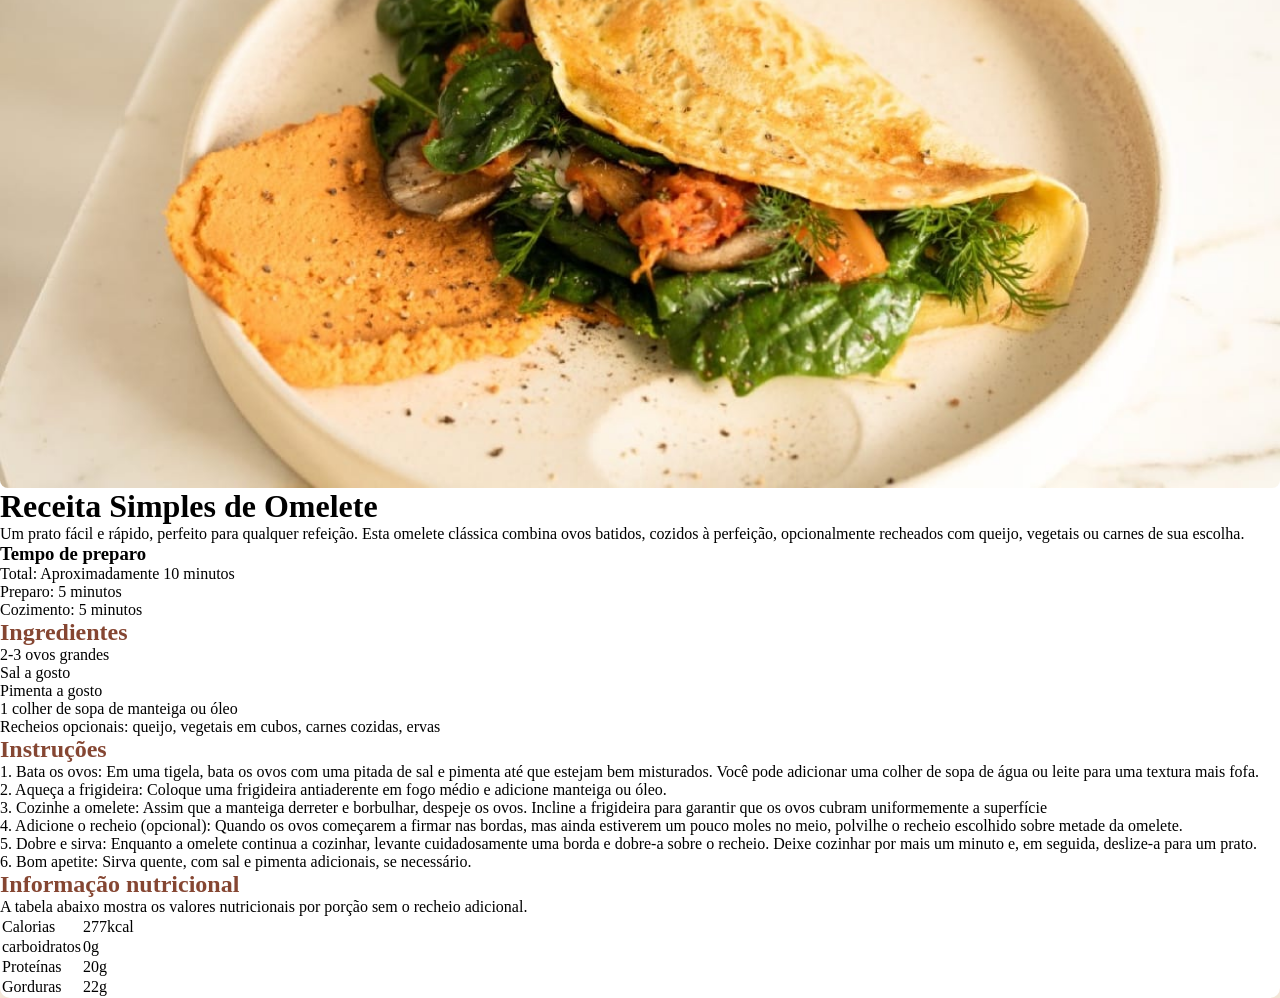
==== index.html @ 5935e913 "" ====
<!DOCTYPE html>
<html lang="pt-bt">
<head>
    <meta charset="UTF-8">
    <meta name="viewport" content="width=device-width, initial-scale=1.0">
    <title>Recipe page</title>
    <link rel="shortcut icon" href="imagens/favicon-32x32.png" type="image/x-icon">
    <link rel="stylesheet" href="estilo/style.css">
</head>
<body class="pai" >
    <main class="filho">
        <div class="image">
        <img src="imagens/image-omelette.jpeg" alt="omelete">

        </div>
        <div class="apresentacao">
        <h1>Receita Simples de Omelete</h1>
        

        <p>Um prato fácil e rápido, perfeito para qualquer refeição. Esta omelete clássica combina ovos batidos, cozidos à perfeição, opcionalmente recheados com queijo, vegetais ou carnes de sua escolha.</p>
        </div>

        <div class="tempo">
        <h3>Tempo de preparo</h2>

        <ul>
            <li>Total: Aproximadamente 10 minutos</li>
            <li>Preparo: 5 minutos </li>
            <li>Cozimento: 5 minutos</li>
        </ul>

        </div>
        <div class="igrediente">
        <h2>Ingredientes</h2>

        <ul>
            <li>2-3 ovos grandes</li>
            <li>Sal a gosto</li>
            <li>Pimenta a gosto</li>
            <li>1 colher de sopa de manteiga ou óleo</li>
            <li>Recheios opcionais: queijo, vegetais em cubos, carnes cozidas, ervas</li>
       </ul>
       </div>

       <div class="instricao">

       <h2>Instruções</h2>

       <p>1. Bata os ovos: Em uma tigela, bata os ovos com uma pitada de sal e pimenta até que estejam bem misturados. Você pode adicionar uma colher de sopa de água ou leite para uma textura mais fofa.</p>

       <p>2. Aqueça a frigideira: Coloque uma frigideira antiaderente em fogo médio e adicione manteiga ou óleo.</p>

       <p>3. Cozinhe a omelete: Assim que a manteiga derreter e borbulhar, despeje os ovos. Incline a frigideira para garantir que os ovos cubram uniformemente a superfície</p>

       <p>4. Adicione o recheio (opcional): Quando os ovos começarem a firmar nas bordas, mas ainda estiverem um pouco moles no meio, polvilhe o recheio escolhido sobre metade da omelete.</p>

       <p>5. Dobre e sirva: Enquanto a omelete continua a cozinhar, levante cuidadosamente uma borda e dobre-a sobre o recheio. Deixe cozinhar por mais um minuto e, em seguida, deslize-a para um prato.</p>

       <p>6. Bom apetite: Sirva quente, com sal e pimenta adicionais, se necessário.</p>

       </div>
       <div class="nutricao">

       <h2>Informação nutricional</h2>

       <p>A tabela abaixo mostra os valores nutricionais por porção sem o recheio adicional.</p>
       
       <div class="tabela">
                 <table>
                    <tr>
                        <td>Calorias</td>
                        <td>277kcal</td>
                    </tr>
                    <tr>
                        <td>carboidratos</td>
                        <td>0g</td>
                    </tr>
                    <tr>
                        <td>Proteínas</td>
                        <td>20g</td>
                    </tr>
                    <tr>
                        <td>Gorduras</td>
                        <td>22g</td>
                    </tr> 
                </table>
            </div>
       </div>
    </main>
</body>
</html>
---- estilo/style.css ----
/* --- Colors --- */
:root {
  --white: hsl(0, 0%, 100%);
  
  --stone-100: hsl(30, 54%, 90%);
  --stone-150: hsl(30, 18%, 87%);
  --stone-600: hsl(30, 10%, 34%);
  --stone-900: hsl(24, 5%, 18%);
  
  --brown-800: hsl(14, 45%, 36%);
  
  --rose-800: hsl(332, 51%, 32%);
  --rose-50: hsl(330, 100%, 98%);
}
* {
    margin: 0px;
    padding: 0px;
    box-sizing: border-box;
}
.pai {
    background-color: var(--stone-100);
    height: 100vh;
    display: flex;
    justify-content: center;
    align-items: center;
    gap: 15px;
}
.filho {
    background-color: var(--white);
    border-radius: 10px;
    width: 100%;
}
h2 {
    color: var(--brown-800);
}
.image img {
    width: 100%;
    border-radius: 8px;
    display: block;
}
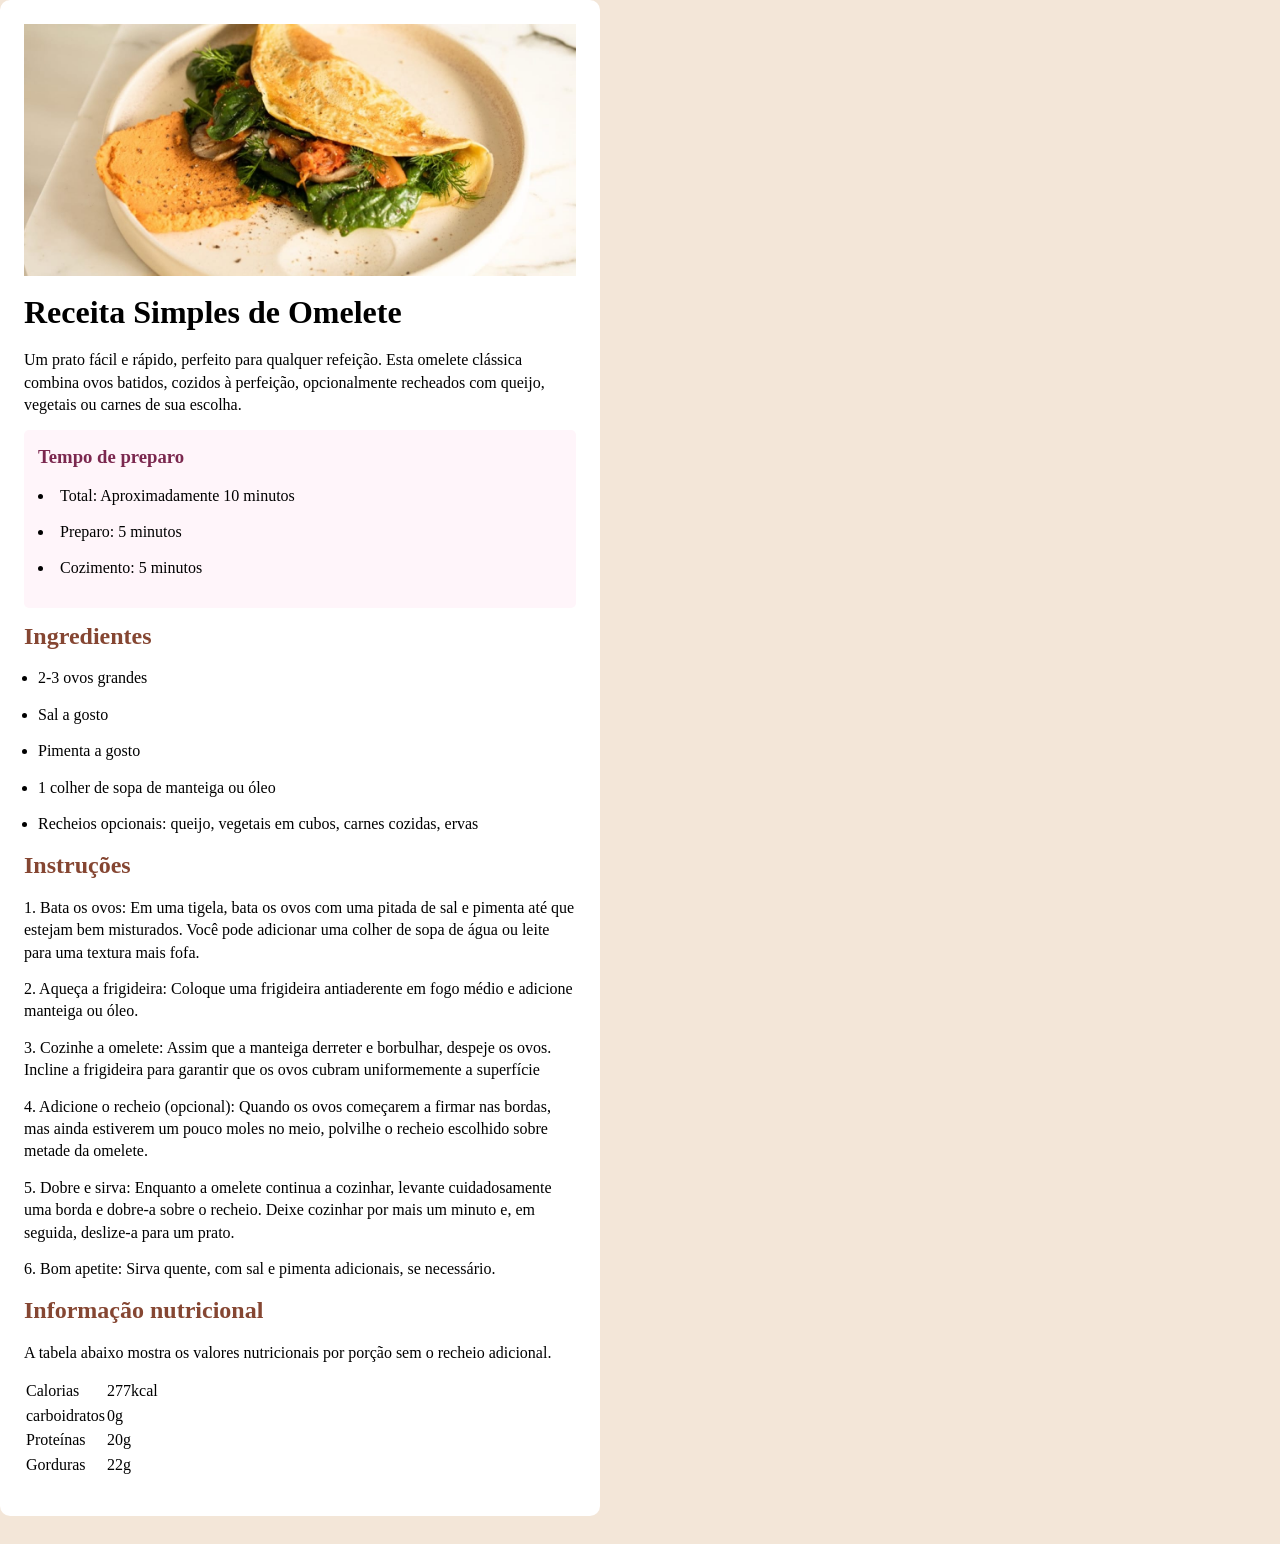
==== commit 53381487: "" ====
--- a/index.html
+++ b/index.html
@@ -1,5 +1,5 @@
 <!DOCTYPE html>
-<html lang="pt-bt">
+<html lang="pt-br">
 <head>
     <meta charset="UTF-8">
     <meta name="viewport" content="width=device-width, initial-scale=1.0">
@@ -21,7 +21,7 @@
         </div>
 
         <div class="tempo">
-        <h3>Tempo de preparo</h2>
+        <h3>Tempo de preparo</h3>
 
         <ul>
             <li>Total: Aproximadamente 10 minutos</li>
@@ -30,7 +30,7 @@
         </ul>
 
         </div>
-        <div class="igrediente">
+        <div class="ingrediente">
         <h2>Ingredientes</h2>
 
         <ul>
--- a/estilo/style.css
+++ b/estilo/style.css
@@ -17,25 +17,43 @@
     margin: 0px;
     padding: 0px;
     box-sizing: border-box;
+    line-height: 1.4em;
+    margin-bottom: 14px;
+    /**/
 }
 .pai {
     background-color: var(--stone-100);
-    height: 100vh;
-    display: flex;
-    justify-content: center;
-    align-items: center;
-    gap: 15px;
+    min-height: 100vh;
+    /**/
 }
 .filho {
     background-color: var(--white);
     border-radius: 10px;
-    width: 100%;
+    max-width: 600px;
+    padding: 24px;
+    /**/
+}
+.tempo {
+    background-color: var(--rose-50);
+    border-radius: 5px;
+    padding: 14px;
+    margin-top: 12px;
+    margin-bottom: 12px;
+    list-style-type: circle;
+    list-style-position: inside;
+    /**/
+}
+.tempo h3 {
+    color: var(--rose-800);
 }
 h2 {
     color: var(--brown-800);
 }
 .image img {
     width: 100%;
-    border-radius: 8px;
     display: block;
+    /**/
+}
+.ingrediente ul {
+    padding-left: 14px;
 }
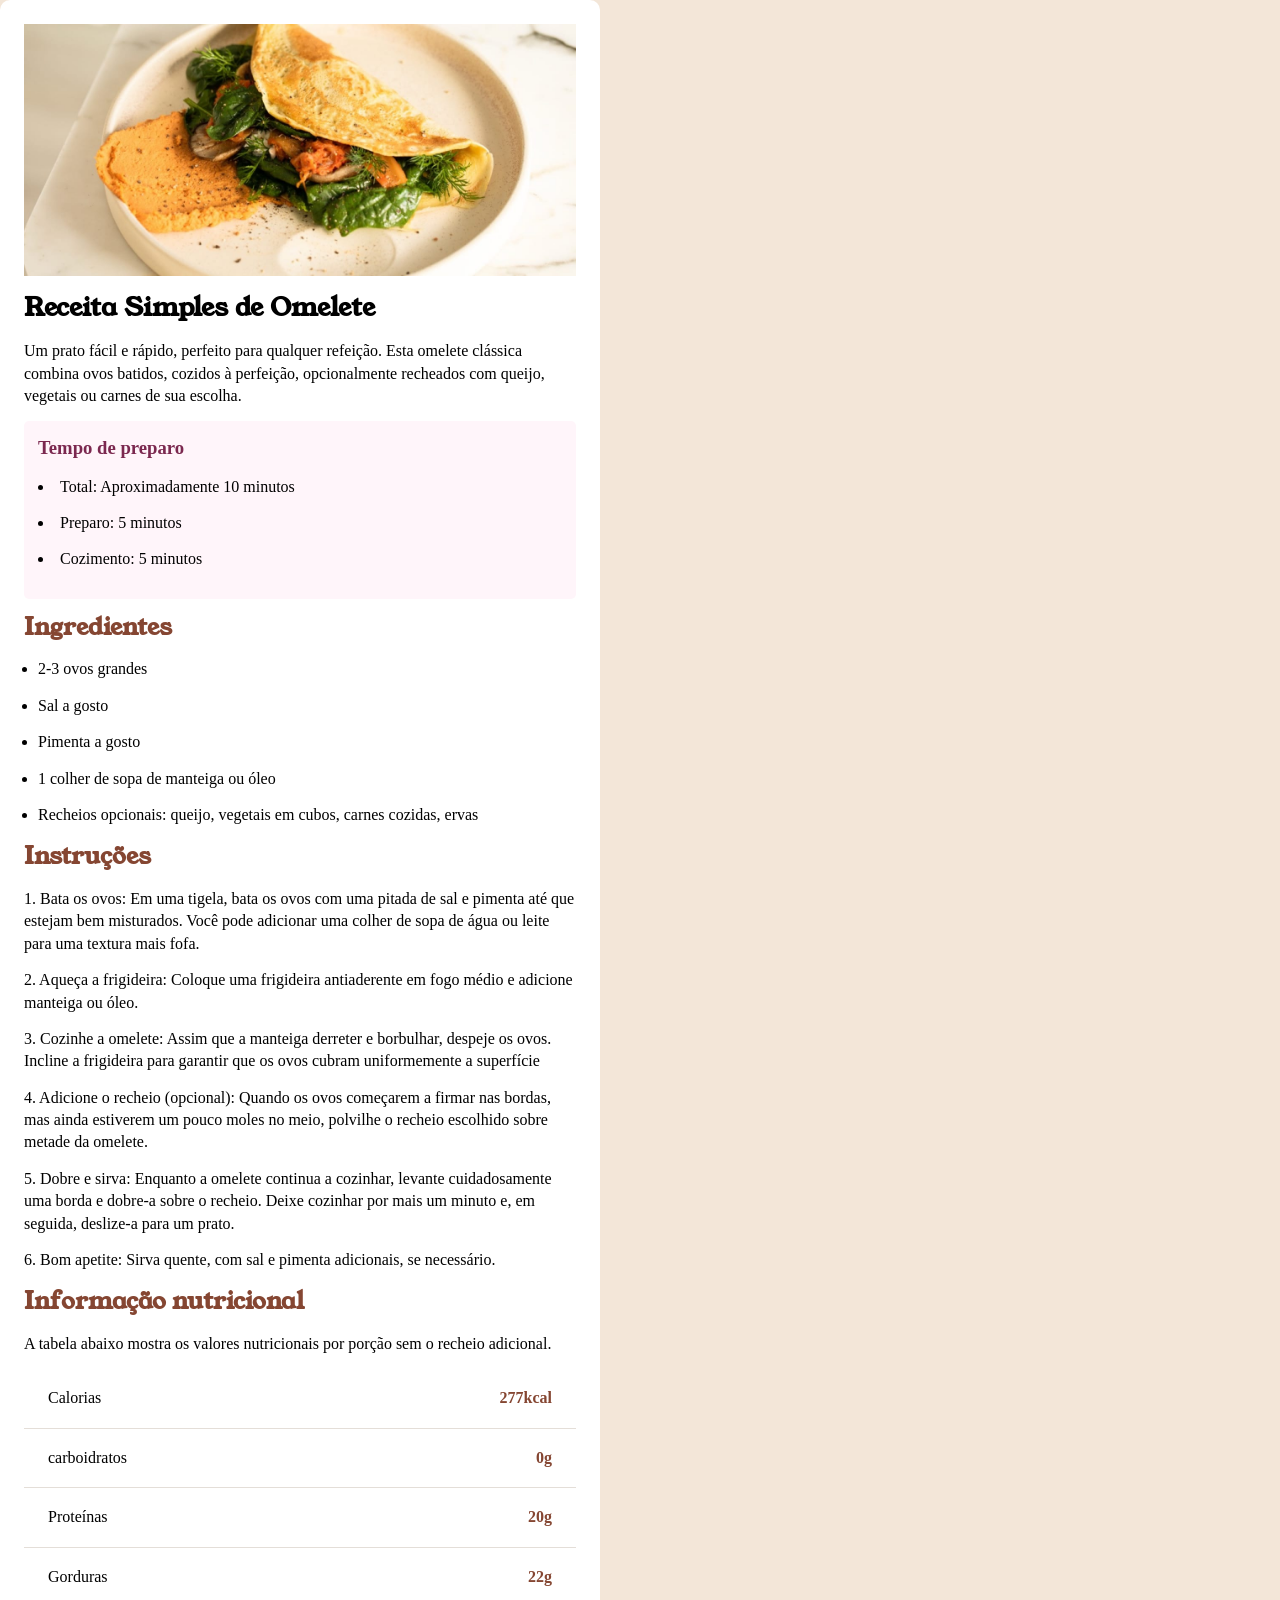
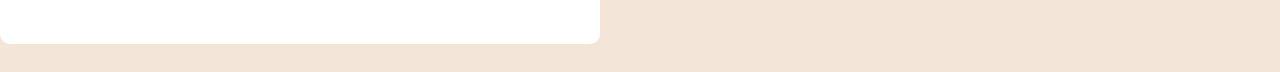
==== commit f5da2e50: "" ====
--- a/index.html
+++ b/index.html
@@ -5,7 +5,7 @@
     <meta name="viewport" content="width=device-width, initial-scale=1.0">
     <title>Recipe page</title>
     <link rel="shortcut icon" href="imagens/favicon-32x32.png" type="image/x-icon">
-    <link rel="stylesheet" href="estilo/style.css">
+    <link rel="stylesheet" href="estilo/style2.css">
 </head>
 <body class="pai" >
     <main class="filho">
--- a/estilo/style2.css
+++ b/estilo/style2.css
@@ -0,0 +1,103 @@
+@import url('https://fonts.googleapis.com/css2?family=Young+Serif&display=swap');
+
+/* --- Colors --- */
+:root {
+  --white: hsl(0, 0%, 100%);
+  
+  --stone-100: hsl(30, 54%, 90%);
+  --stone-150: hsl(30, 18%, 87%);
+  --stone-600: hsl(30, 10%, 34%);
+  --stone-900: hsl(24, 5%, 18%);
+  
+  --brown-800: hsl(14, 45%, 36%);
+  
+  --rose-800: hsl(332, 51%, 32%);
+  --rose-50: hsl(330, 100%, 98%);
+
+  --font-destaque: "Young Serif", serif;
+}
+
+/* --- Reset --- */
+* {
+    margin: 0px;
+    padding: 0px;
+    box-sizing: border-box;
+    line-height: 1.4em;
+    margin-bottom: 14px;
+}
+
+/* --- Container --- */
+.pai {
+    background-color: var(--stone-100);
+    min-height: 100vh;
+}
+
+.filho {
+    background-color: var(--white);
+    border-radius: 10px;
+    max-width: 600px;
+    padding: 24px;
+}
+
+/* --- Image --- */
+.image img {
+    width: 100%;
+    display: block;
+}
+
+/* --- Apresentação --- */
+h1, h2 {
+    font-family: var(--font-destaque);
+}
+
+h1 {
+    font-size: 1.6em;
+}
+
+h2 {
+    color: var(--brown-800);
+}
+
+/* --- Tempo --- */
+.tempo {
+    background-color: var(--rose-50);
+    border-radius: 5px;
+    padding: 14px;
+    margin-top: 12px;
+    margin-bottom: 12px;
+    list-style-type: circle;
+    list-style-position: inside;
+}
+
+.tempo h3 {
+    color: var(--rose-800);
+}
+
+/* --- Ingredientes --- */
+.ingrediente ul {
+    padding-left: 14px;
+}
+
+/* --- Nutrição / Tabela --- */
+.tabela table {
+    width: 100%;
+    border-collapse: collapse;
+}
+
+table tr {
+    border-bottom: 1px solid var(--stone-150);
+}
+
+table tr:last-child {
+    border-bottom: none;
+}
+
+table td {
+    padding: 18px 24px;
+}
+
+table td:last-child {
+    color: var(--brown-800);
+    font-weight: bold;
+    text-align: right;
+}
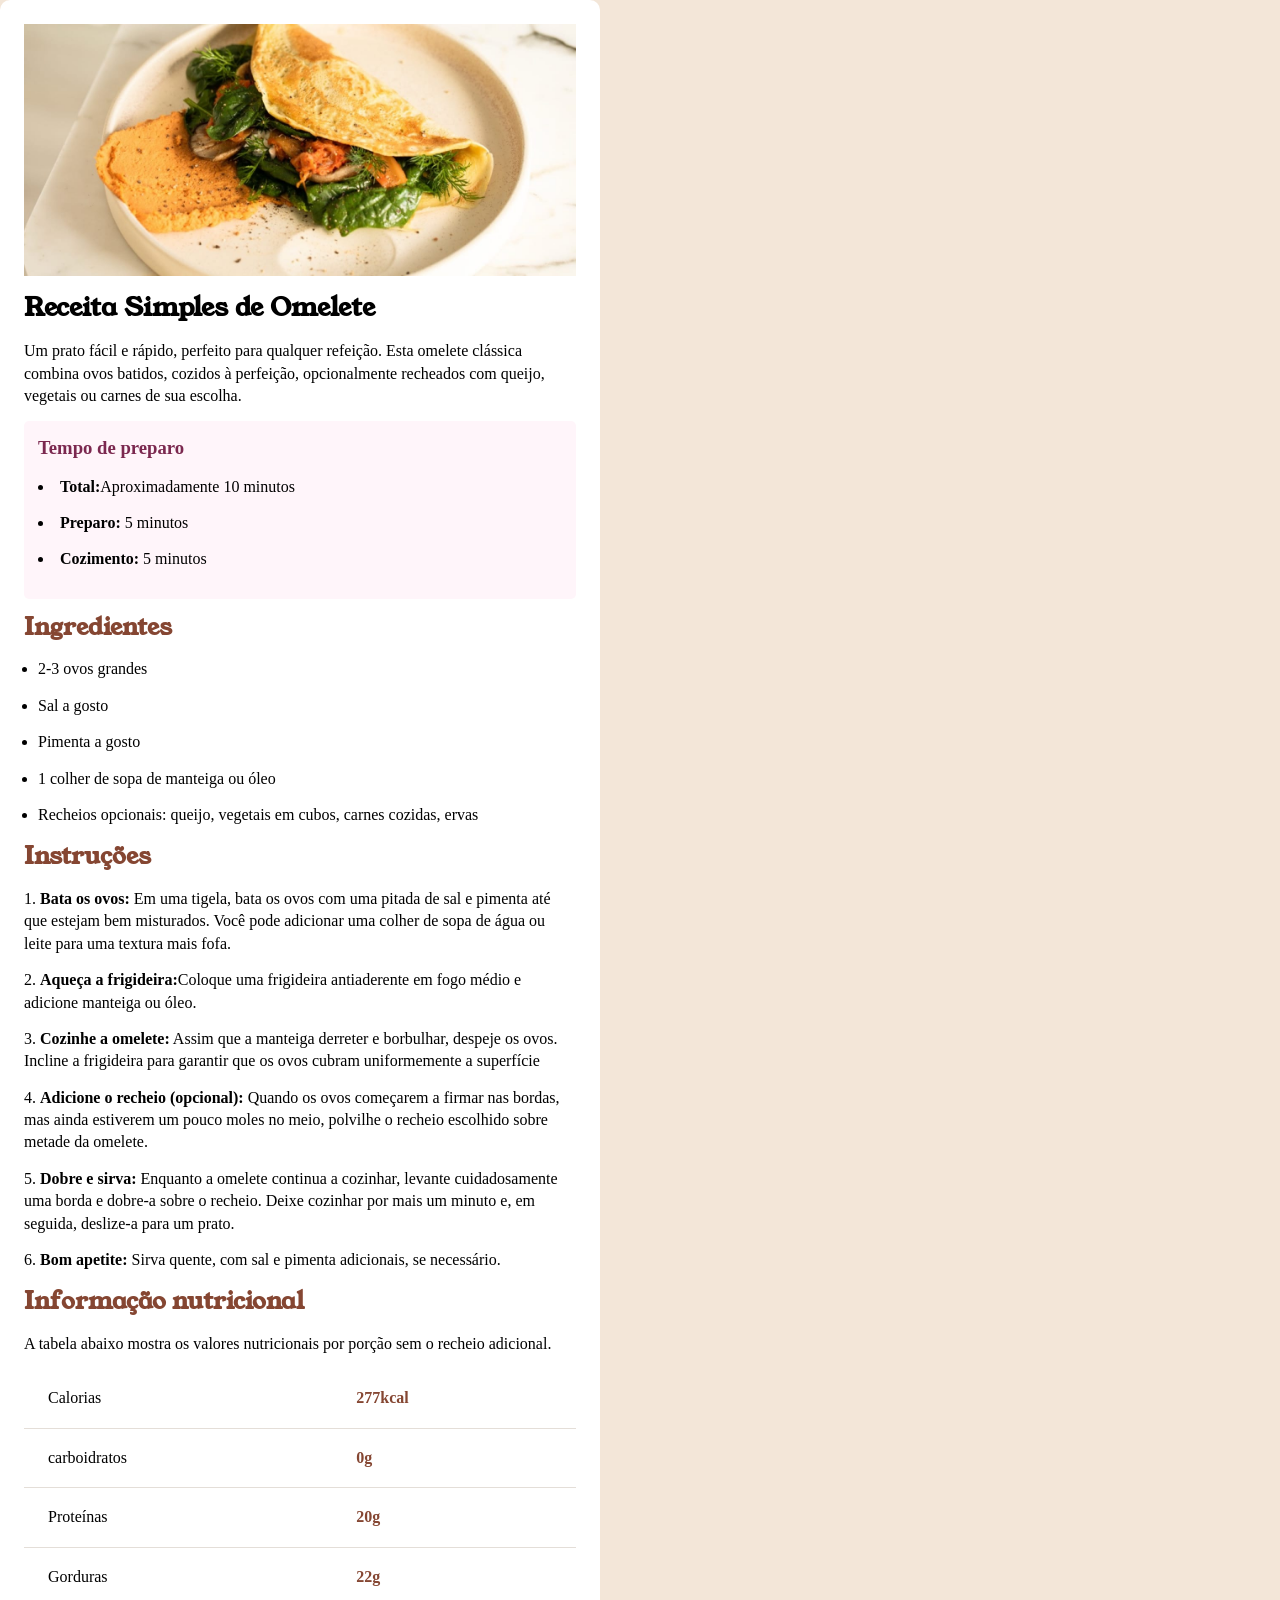
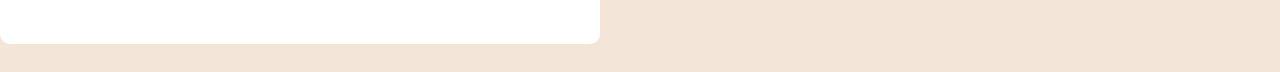
==== commit 3c2cc32d: "" ====
--- a/index.html
+++ b/index.html
@@ -24,9 +24,9 @@
         <h3>Tempo de preparo</h3>
 
         <ul>
-            <li>Total: Aproximadamente 10 minutos</li>
-            <li>Preparo: 5 minutos </li>
-            <li>Cozimento: 5 minutos</li>
+            <li><strong>Total:</strong>Aproximadamente 10 minutos</li>
+            <li><strong>Preparo:</strong> 5 minutos </li>
+            <li><strong>Cozimento:</strong> 5 minutos</li>
         </ul>
 
         </div>
@@ -46,17 +46,17 @@
 
        <h2>Instruções</h2>
 
-       <p>1. Bata os ovos: Em uma tigela, bata os ovos com uma pitada de sal e pimenta até que estejam bem misturados. Você pode adicionar uma colher de sopa de água ou leite para uma textura mais fofa.</p>
+       <p>1. <strong>Bata os ovos:</strong> Em uma tigela, bata os ovos com uma pitada de sal e pimenta até que estejam bem misturados. Você pode adicionar uma colher de sopa de água ou leite para uma textura mais fofa.</p>
 
-       <p>2. Aqueça a frigideira: Coloque uma frigideira antiaderente em fogo médio e adicione manteiga ou óleo.</p>
+       <p>2. <strong>Aqueça a frigideira:</strong>Coloque uma frigideira antiaderente em fogo médio e adicione manteiga ou óleo.</p>
 
-       <p>3. Cozinhe a omelete: Assim que a manteiga derreter e borbulhar, despeje os ovos. Incline a frigideira para garantir que os ovos cubram uniformemente a superfície</p>
+       <p>3. <strong>Cozinhe a omelete:</strong> Assim que a manteiga derreter e borbulhar, despeje os ovos. Incline a frigideira para garantir que os ovos cubram uniformemente a superfície</p>
 
-       <p>4. Adicione o recheio (opcional): Quando os ovos começarem a firmar nas bordas, mas ainda estiverem um pouco moles no meio, polvilhe o recheio escolhido sobre metade da omelete.</p>
+       <p>4. <strong>Adicione o recheio (opcional):</strong> Quando os ovos começarem a firmar nas bordas, mas ainda estiverem um pouco moles no meio, polvilhe o recheio escolhido sobre metade da omelete.</p>
 
-       <p>5. Dobre e sirva: Enquanto a omelete continua a cozinhar, levante cuidadosamente uma borda e dobre-a sobre o recheio. Deixe cozinhar por mais um minuto e, em seguida, deslize-a para um prato.</p>
+       <p>5. <strong>Dobre e sirva:</strong> Enquanto a omelete continua a cozinhar, levante cuidadosamente uma borda e dobre-a sobre o recheio. Deixe cozinhar por mais um minuto e, em seguida, deslize-a para um prato.</p>
 
-       <p>6. Bom apetite: Sirva quente, com sal e pimenta adicionais, se necessário.</p>
+       <p>6. <strong>Bom apetite:</strong> Sirva quente, com sal e pimenta adicionais, se necessário.</p>
 
        </div>
        <div class="nutricao">
--- a/estilo/style2.css
+++ b/estilo/style2.css
@@ -52,6 +52,7 @@
 
 h1 {
     font-size: 1.6em;
+    font-weight: bold;
 }
 
 h2 {
@@ -99,5 +100,4 @@
 table td:last-child {
     color: var(--brown-800);
     font-weight: bold;
-    text-align: right;
 }
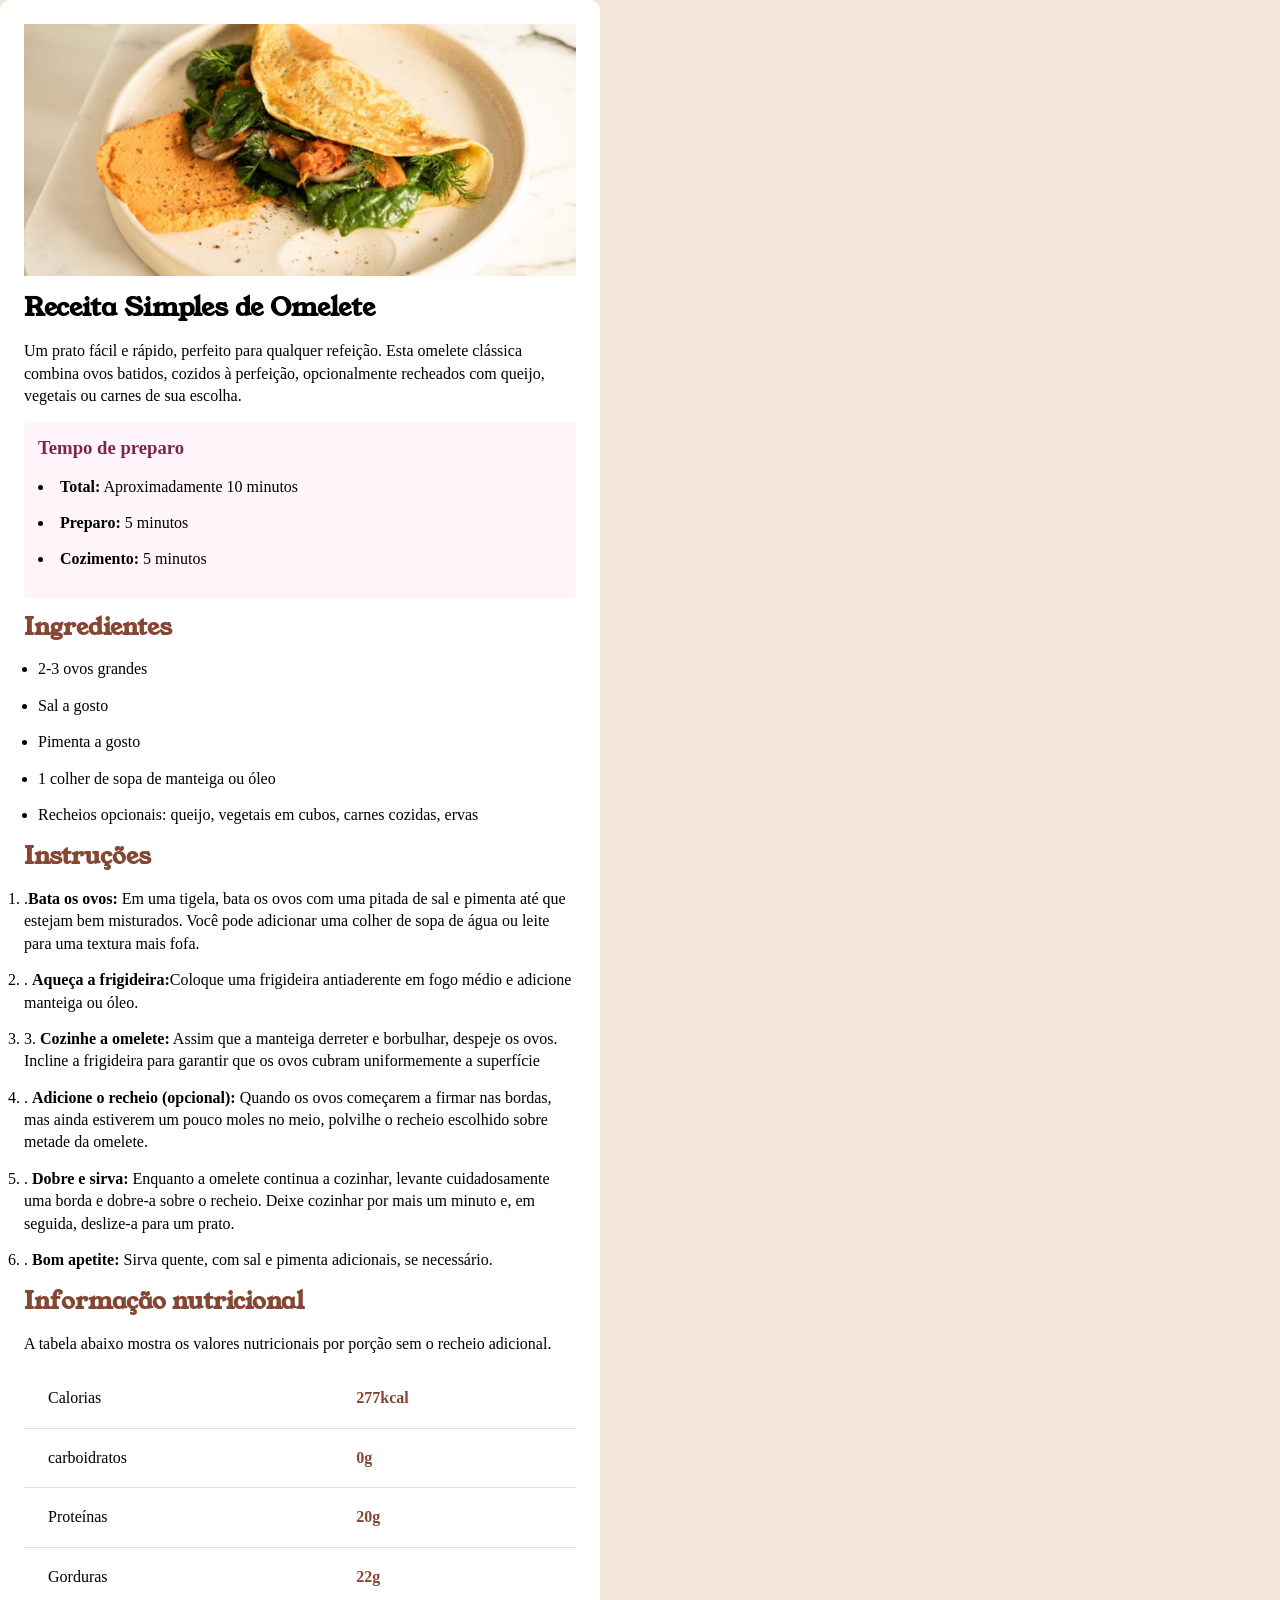
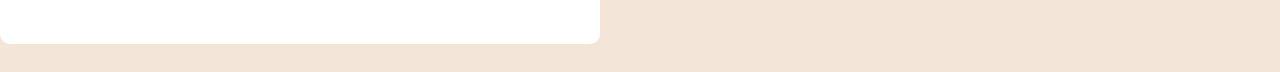
==== commit 915c4daa: "" ====
--- a/index.html
+++ b/index.html
@@ -24,7 +24,7 @@
         <h3>Tempo de preparo</h3>
 
         <ul>
-            <li><strong>Total:</strong>Aproximadamente 10 minutos</li>
+            <li><strong>Total:</strong> Aproximadamente 10 minutos</li>
             <li><strong>Preparo:</strong> 5 minutos </li>
             <li><strong>Cozimento:</strong> 5 minutos</li>
         </ul>
@@ -45,18 +45,20 @@
        <div class="instricao">
 
        <h2>Instruções</h2>
+       <ol>
 
-       <p>1. <strong>Bata os ovos:</strong> Em uma tigela, bata os ovos com uma pitada de sal e pimenta até que estejam bem misturados. Você pode adicionar uma colher de sopa de água ou leite para uma textura mais fofa.</p>
+       <li>.<strong>Bata os ovos:</strong> Em uma tigela, bata os ovos com uma pitada de sal e pimenta até que estejam bem misturados. Você pode adicionar uma colher de sopa de água ou leite para uma textura mais fofa.</li>
 
-       <p>2. <strong>Aqueça a frigideira:</strong>Coloque uma frigideira antiaderente em fogo médio e adicione manteiga ou óleo.</p>
+       <li>. <strong>Aqueça a frigideira:</strong>Coloque uma frigideira antiaderente em fogo médio e adicione manteiga ou óleo.</li>
 
-       <p>3. <strong>Cozinhe a omelete:</strong> Assim que a manteiga derreter e borbulhar, despeje os ovos. Incline a frigideira para garantir que os ovos cubram uniformemente a superfície</p>
+       <li>3. <strong>Cozinhe a omelete:</strong> Assim que a manteiga derreter e borbulhar, despeje os ovos. Incline a frigideira para garantir que os ovos cubram uniformemente a superfície</li>
 
-       <p>4. <strong>Adicione o recheio (opcional):</strong> Quando os ovos começarem a firmar nas bordas, mas ainda estiverem um pouco moles no meio, polvilhe o recheio escolhido sobre metade da omelete.</p>
+       <li>. <strong>Adicione o recheio (opcional):</strong> Quando os ovos começarem a firmar nas bordas, mas ainda estiverem um pouco moles no meio, polvilhe o recheio escolhido sobre metade da omelete.</li>
 
-       <p>5. <strong>Dobre e sirva:</strong> Enquanto a omelete continua a cozinhar, levante cuidadosamente uma borda e dobre-a sobre o recheio. Deixe cozinhar por mais um minuto e, em seguida, deslize-a para um prato.</p>
+       <li>. <strong>Dobre e sirva:</strong> Enquanto a omelete continua a cozinhar, levante cuidadosamente uma borda e dobre-a sobre o recheio. Deixe cozinhar por mais um minuto e, em seguida, deslize-a para um prato.</li>
 
-       <p>6. <strong>Bom apetite:</strong> Sirva quente, com sal e pimenta adicionais, se necessário.</p>
+       <li>. <strong>Bom apetite:</strong> Sirva quente, com sal e pimenta adicionais, se necessário.</li>
+       </ol>
 
        </div>
        <div class="nutricao">
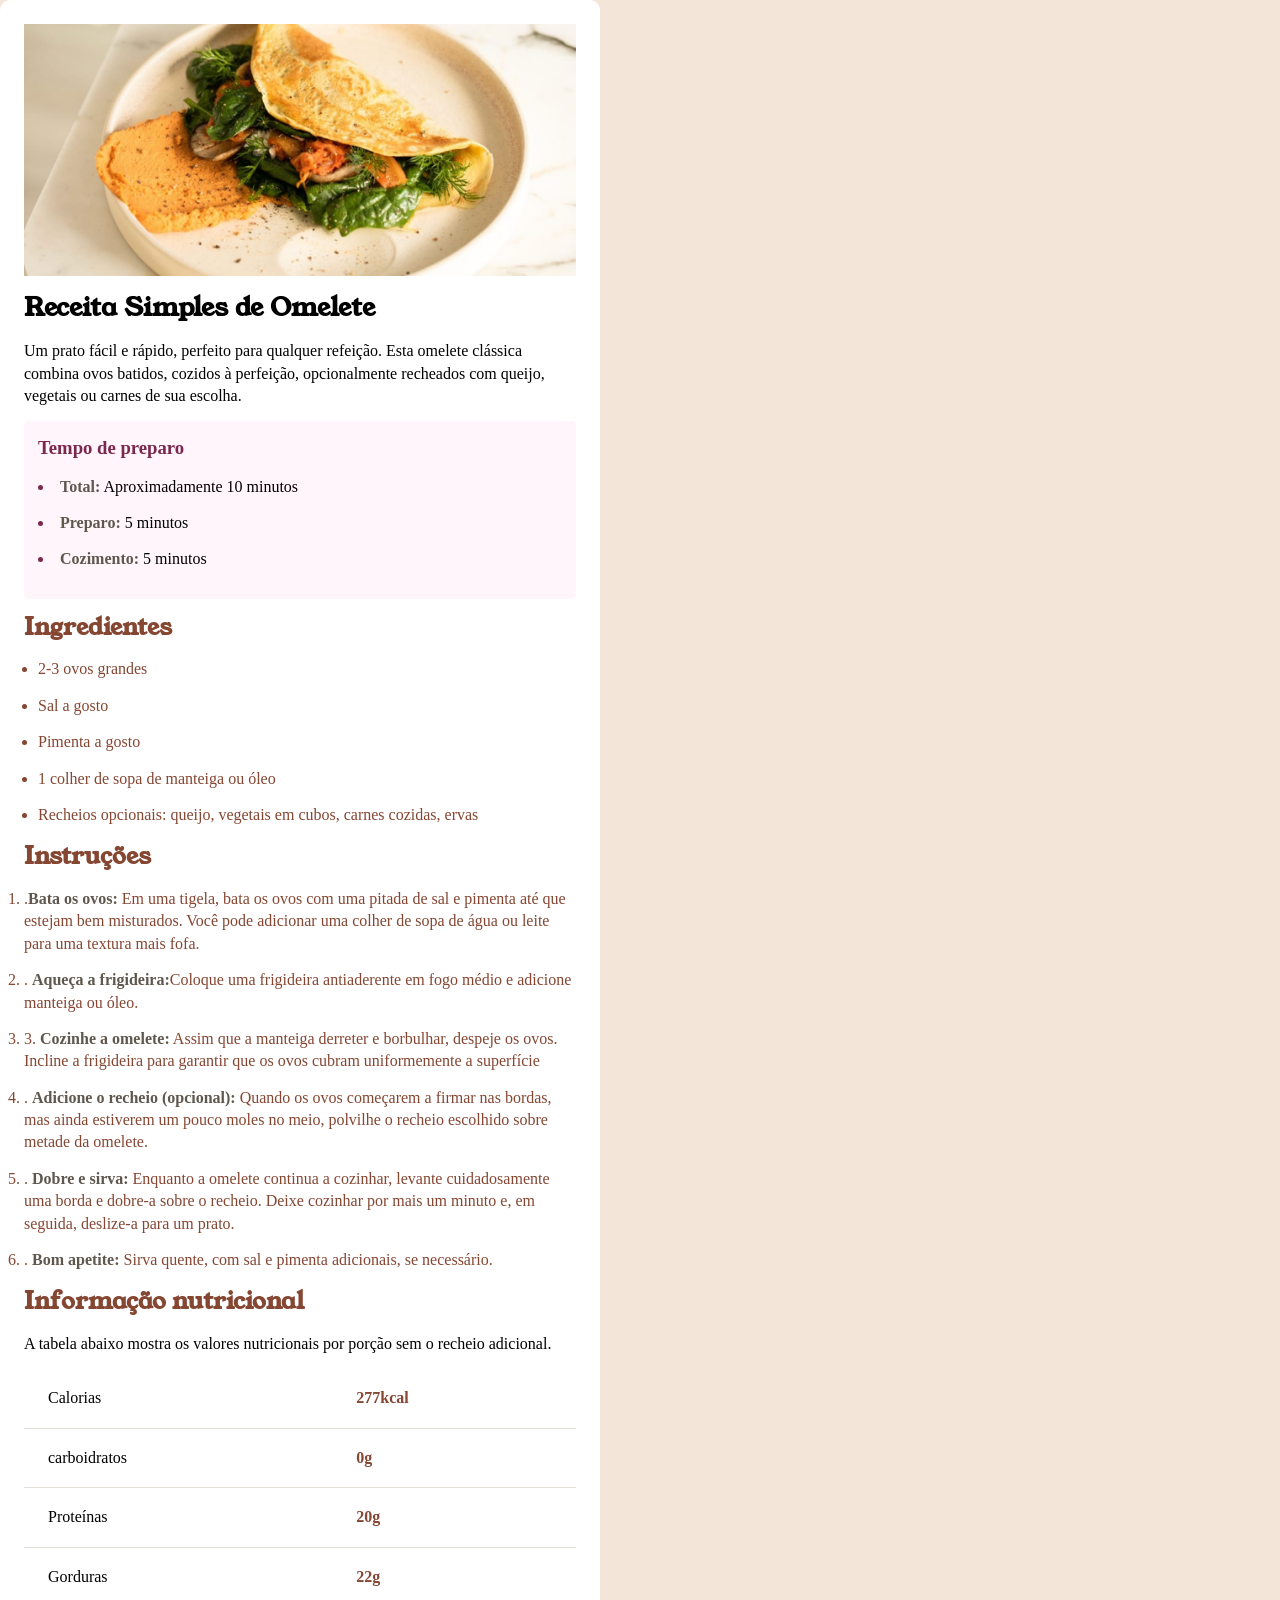
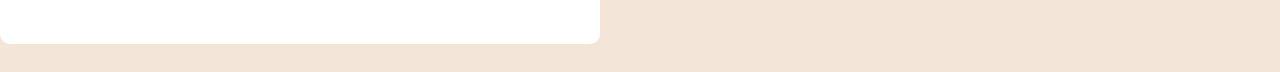
==== commit 30bef4b6: "" ====
--- a/index.html
+++ b/index.html
@@ -42,7 +42,7 @@
        </ul>
        </div>
 
-       <div class="instricao">
+       <div class="instrucao">
 
        <h2>Instruções</h2>
        <ol>
--- a/estilo/style2.css
+++ b/estilo/style2.css
@@ -69,8 +69,13 @@
     list-style-type: circle;
     list-style-position: inside;
 }
-
+.tempo strong {
+    color: var(--stone-600);
+}
 .tempo h3 {
+    color: var(--rose-800);
+}
+.tempo li::marker {
     color: var(--rose-800);
 }
 
@@ -78,7 +83,16 @@
 .ingrediente ul {
     padding-left: 14px;
 }
-
+.ingrediente li {
+    color: var(--brown-800);
+}
+/*---instrucao---*/
+.instrucao strong {
+    color: var(--stone-600);
+}
+.instrucao li {
+    color: var(--brown-800);
+}
 /* --- Nutrição / Tabela --- */
 .tabela table {
     width: 100%;
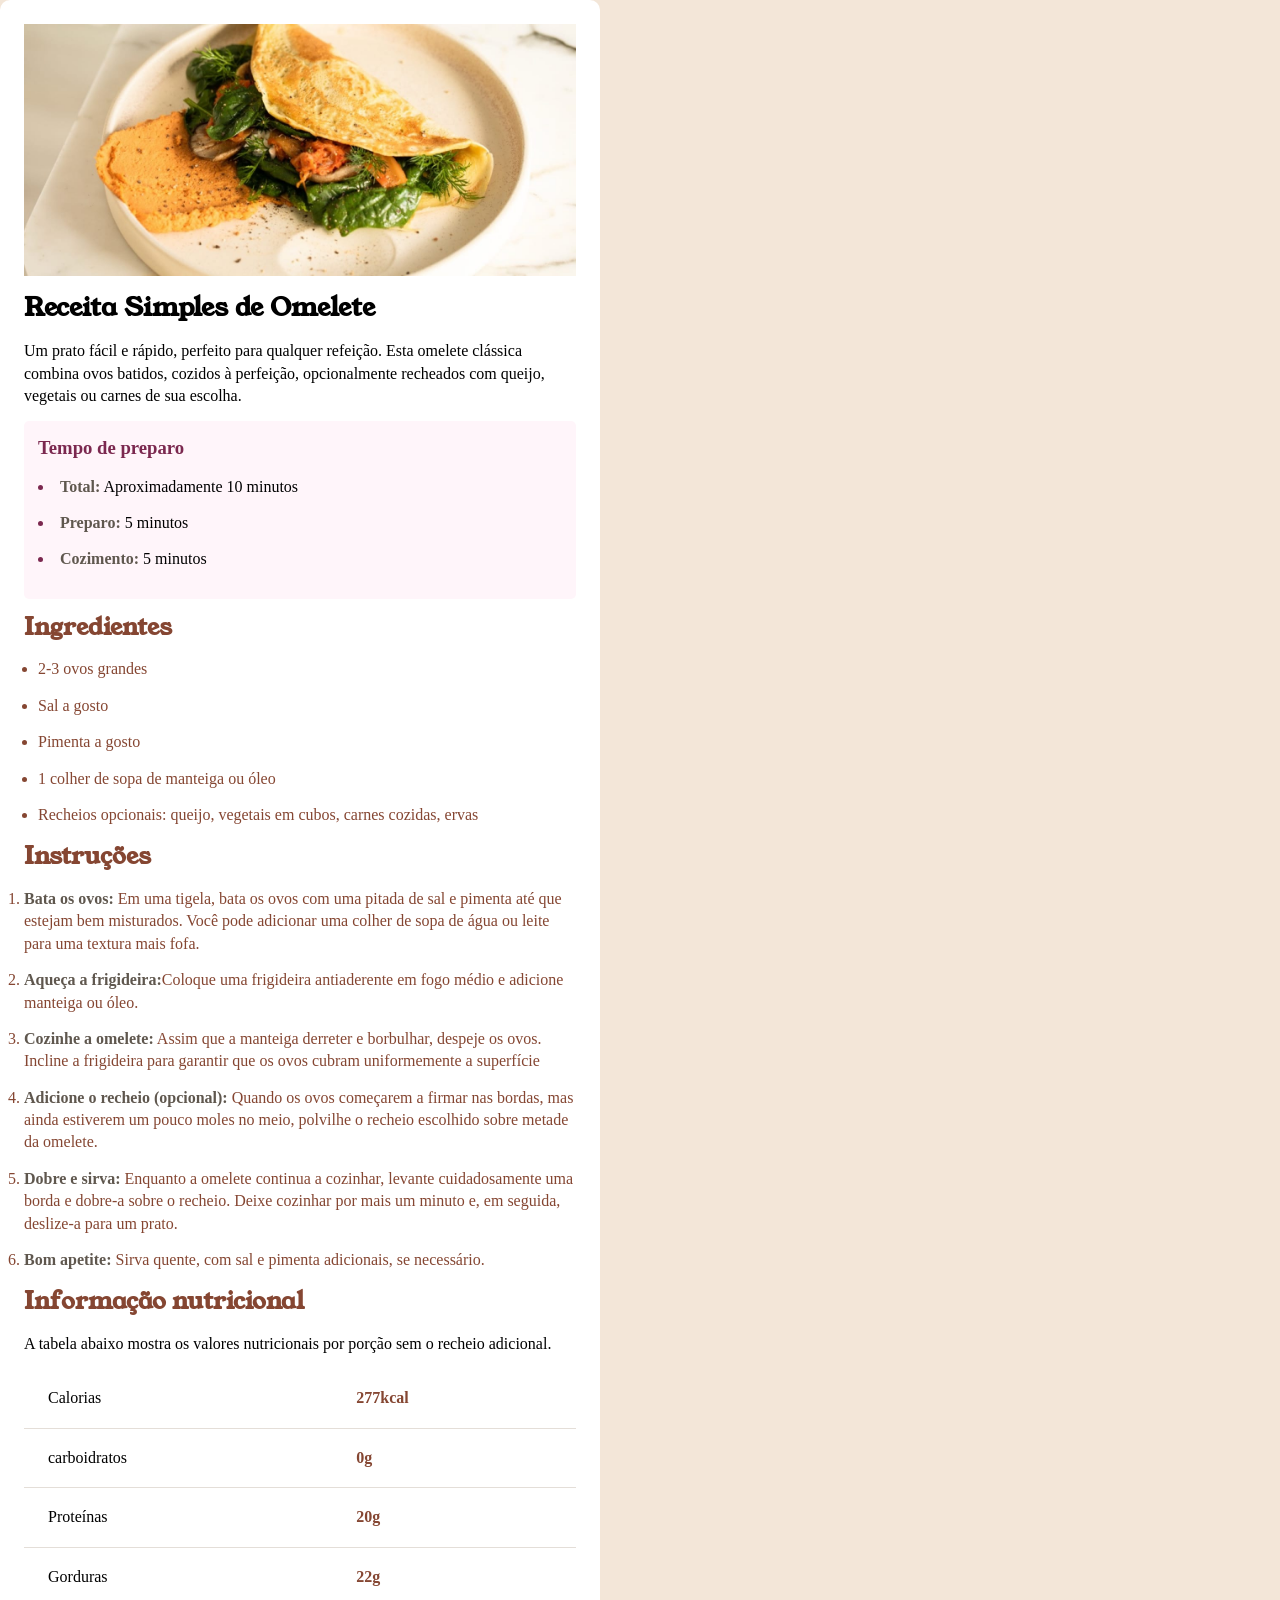
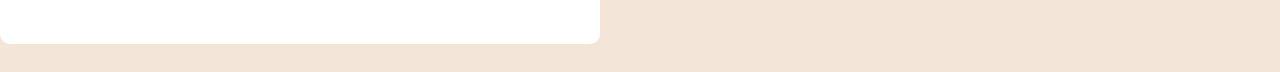
==== commit 7d6f2478: "" ====
--- a/index.html
+++ b/index.html
@@ -47,17 +47,17 @@
        <h2>Instruções</h2>
        <ol>
 
-       <li>.<strong>Bata os ovos:</strong> Em uma tigela, bata os ovos com uma pitada de sal e pimenta até que estejam bem misturados. Você pode adicionar uma colher de sopa de água ou leite para uma textura mais fofa.</li>
+       <li><strong>Bata os ovos:</strong> Em uma tigela, bata os ovos com uma pitada de sal e pimenta até que estejam bem misturados. Você pode adicionar uma colher de sopa de água ou leite para uma textura mais fofa.</li>
 
-       <li>. <strong>Aqueça a frigideira:</strong>Coloque uma frigideira antiaderente em fogo médio e adicione manteiga ou óleo.</li>
+       <li><strong>Aqueça a frigideira:</strong>Coloque uma frigideira antiaderente em fogo médio e adicione manteiga ou óleo.</li>
 
-       <li>3. <strong>Cozinhe a omelete:</strong> Assim que a manteiga derreter e borbulhar, despeje os ovos. Incline a frigideira para garantir que os ovos cubram uniformemente a superfície</li>
+       <li><strong>Cozinhe a omelete:</strong> Assim que a manteiga derreter e borbulhar, despeje os ovos. Incline a frigideira para garantir que os ovos cubram uniformemente a superfície</li>
 
-       <li>. <strong>Adicione o recheio (opcional):</strong> Quando os ovos começarem a firmar nas bordas, mas ainda estiverem um pouco moles no meio, polvilhe o recheio escolhido sobre metade da omelete.</li>
+       <li><strong>Adicione o recheio (opcional):</strong> Quando os ovos começarem a firmar nas bordas, mas ainda estiverem um pouco moles no meio, polvilhe o recheio escolhido sobre metade da omelete.</li>
 
-       <li>. <strong>Dobre e sirva:</strong> Enquanto a omelete continua a cozinhar, levante cuidadosamente uma borda e dobre-a sobre o recheio. Deixe cozinhar por mais um minuto e, em seguida, deslize-a para um prato.</li>
+       <li><strong>Dobre e sirva:</strong> Enquanto a omelete continua a cozinhar, levante cuidadosamente uma borda e dobre-a sobre o recheio. Deixe cozinhar por mais um minuto e, em seguida, deslize-a para um prato.</li>
 
-       <li>. <strong>Bom apetite:</strong> Sirva quente, com sal e pimenta adicionais, se necessário.</li>
+       <li><strong>Bom apetite:</strong> Sirva quente, com sal e pimenta adicionais, se necessário.</li>
        </ol>
 
        </div>
--- a/estilo/style2.css
+++ b/estilo/style2.css
@@ -87,6 +87,9 @@
     color: var(--brown-800);
 }
 /*---instrucao---*/
+.instrucao ul {
+    padding-left: 14px;
+}
 .instrucao strong {
     color: var(--stone-600);
 }
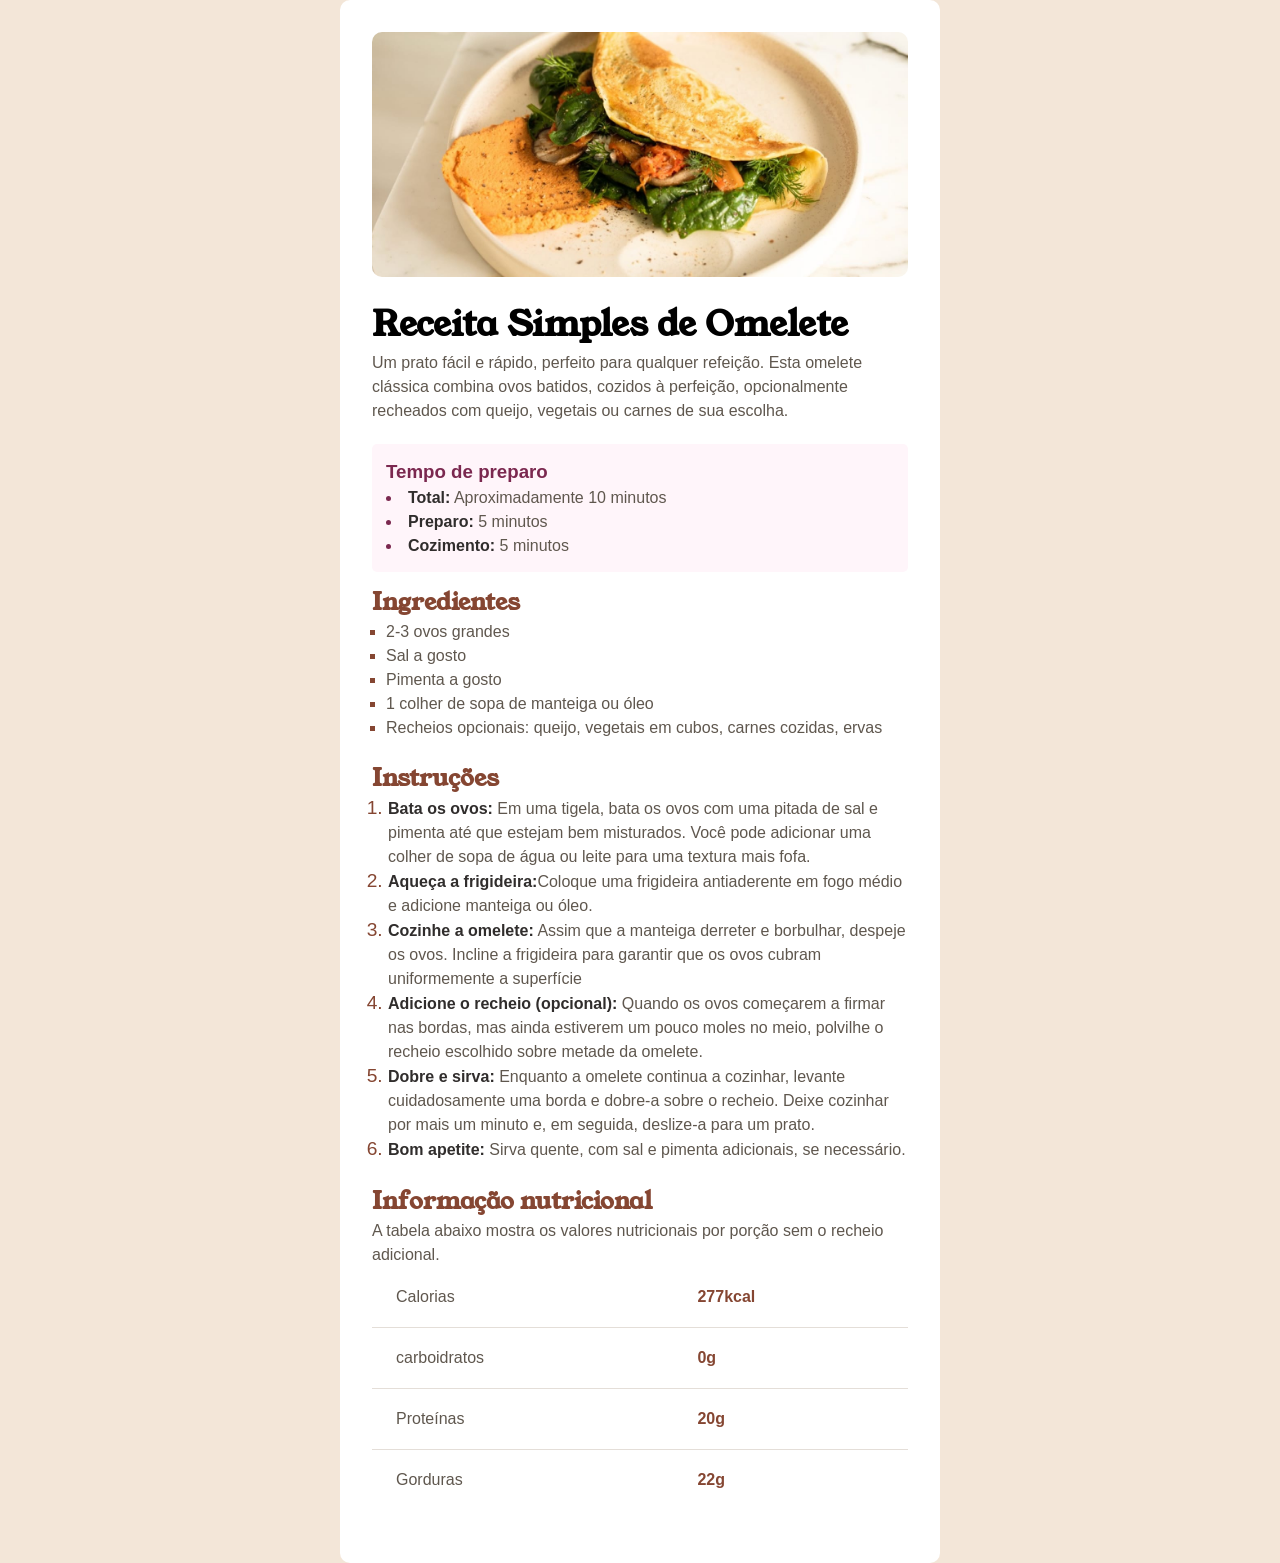
==== commit 1663fc3c: "" ====
--- a/index.html
+++ b/index.html
@@ -5,7 +5,7 @@
     <meta name="viewport" content="width=device-width, initial-scale=1.0">
     <title>Recipe page</title>
     <link rel="shortcut icon" href="imagens/favicon-32x32.png" type="image/x-icon">
-    <link rel="stylesheet" href="estilo/style2.css">
+    <link rel="stylesheet" href="estilo/style.css">
 </head>
 <body class="pai" >
     <main class="filho">
--- a/estilo/style.css
+++ b/estilo/style.css
@@ -0,0 +1,159 @@
+@import url('https://fonts.googleapis.com/css2?family=Young+Serif&display=swap');
+
+/* --- Colors --- */
+:root {
+  --white: hsl(0, 0%, 100%);
+  
+  --stone-100: hsl(30, 54%, 90%);
+  --stone-150: hsl(30, 18%, 87%);
+  --stone-600: hsl(30, 10%, 34%);
+  --stone-900: hsl(24, 5%, 18%);
+  
+  --brown-800: hsl(14, 45%, 36%);
+  
+  --rose-800: hsl(332, 51%, 32%);
+  --rose-50: hsl(330, 100%, 98%);
+
+  --font-destaque: "Young Serif", serif;
+}
+
+/* --- Reset --- */
+* {
+    margin: 0px;
+    padding: 0px;
+    box-sizing: border-box;
+    line-height: 1.5em;
+    font-family: sans-serif;
+}
+
+/* --- Container --- */
+.pai {
+    color: var(--stone-600);
+    background-color: var(--stone-100);
+    min-height: 100vh;
+    display: flex;
+    justify-content: center;
+    align-items: center;
+}
+
+.filho > * {
+    margin-bottom: 1.3em;
+}
+
+.filho {
+    background-color: var(--white);
+    max-width: 600px;
+    padding: 24px;
+}
+
+/* --- Image --- */
+.image img {
+    width: 100%;
+    display: block;
+    width: calc(100% + 48px);
+    margin-left: -24px;
+    margin-right: -24px;
+    margin-top: -24px;
+}
+
+/* --- Apresentação --- */
+h1, h2 {
+    font-family: var(--font-destaque);
+}
+
+h1 {
+    color: black;
+    font-size: 1.8em;
+    font-weight: bold;
+}
+
+h2 {
+    color: var(--brown-800);
+}
+
+/* --- Tempo --- */
+.tempo {
+    background-color: var(--rose-50);
+    border-radius: 5px;
+    padding: 14px;
+    margin-top: 12px;
+    margin-bottom: 12px;
+    list-style-type: circle;
+    list-style-position: inside;
+}
+
+.tempo strong {
+    color: var(--stone-900);
+}
+
+.tempo h3 {
+    color: var(--rose-800);
+}
+
+.tempo li::marker {
+    color: var(--rose-800);
+}
+
+/* --- Ingredientes --- */
+.ingrediente ul {
+    padding-left: 14px;
+    list-style-type: square;
+}
+
+.ingrediente li::marker {
+    color: var(--brown-800);
+}
+
+/*---instrucao---*/
+.instrucao ol {
+    padding-left: 16px;
+}
+
+.instrucao strong {
+    color: var(--stone-900);
+}
+
+.instrucao li::marker {
+    color: var(--brown-800);
+    font-size: 1.2em;
+}
+
+/* --- Nutrição / Tabela --- */
+.tabela table {
+    width: 100%;
+    border-collapse: collapse;
+}
+
+table tr {
+    border-bottom: 1px solid var(--stone-150);
+}
+
+table tr:last-child {
+    border-bottom: none;
+}
+
+table td {
+    padding: 18px 24px;
+}
+
+table td:last-child {
+    color: var(--brown-800);
+    font-weight: bold;
+}
+/*---versao desktop---*/
+@media screen and (min-width: 768px){
+    .filho {
+        width: 600px;
+        border-radius: 10px;
+        padding: 32px;
+    }
+    .image img {
+        display: block;
+        width: 100%;
+        border-radius: 10px;
+        margin: 0;
+    }
+    h1 {
+        font-size: 2.2em;
+    }
+}
